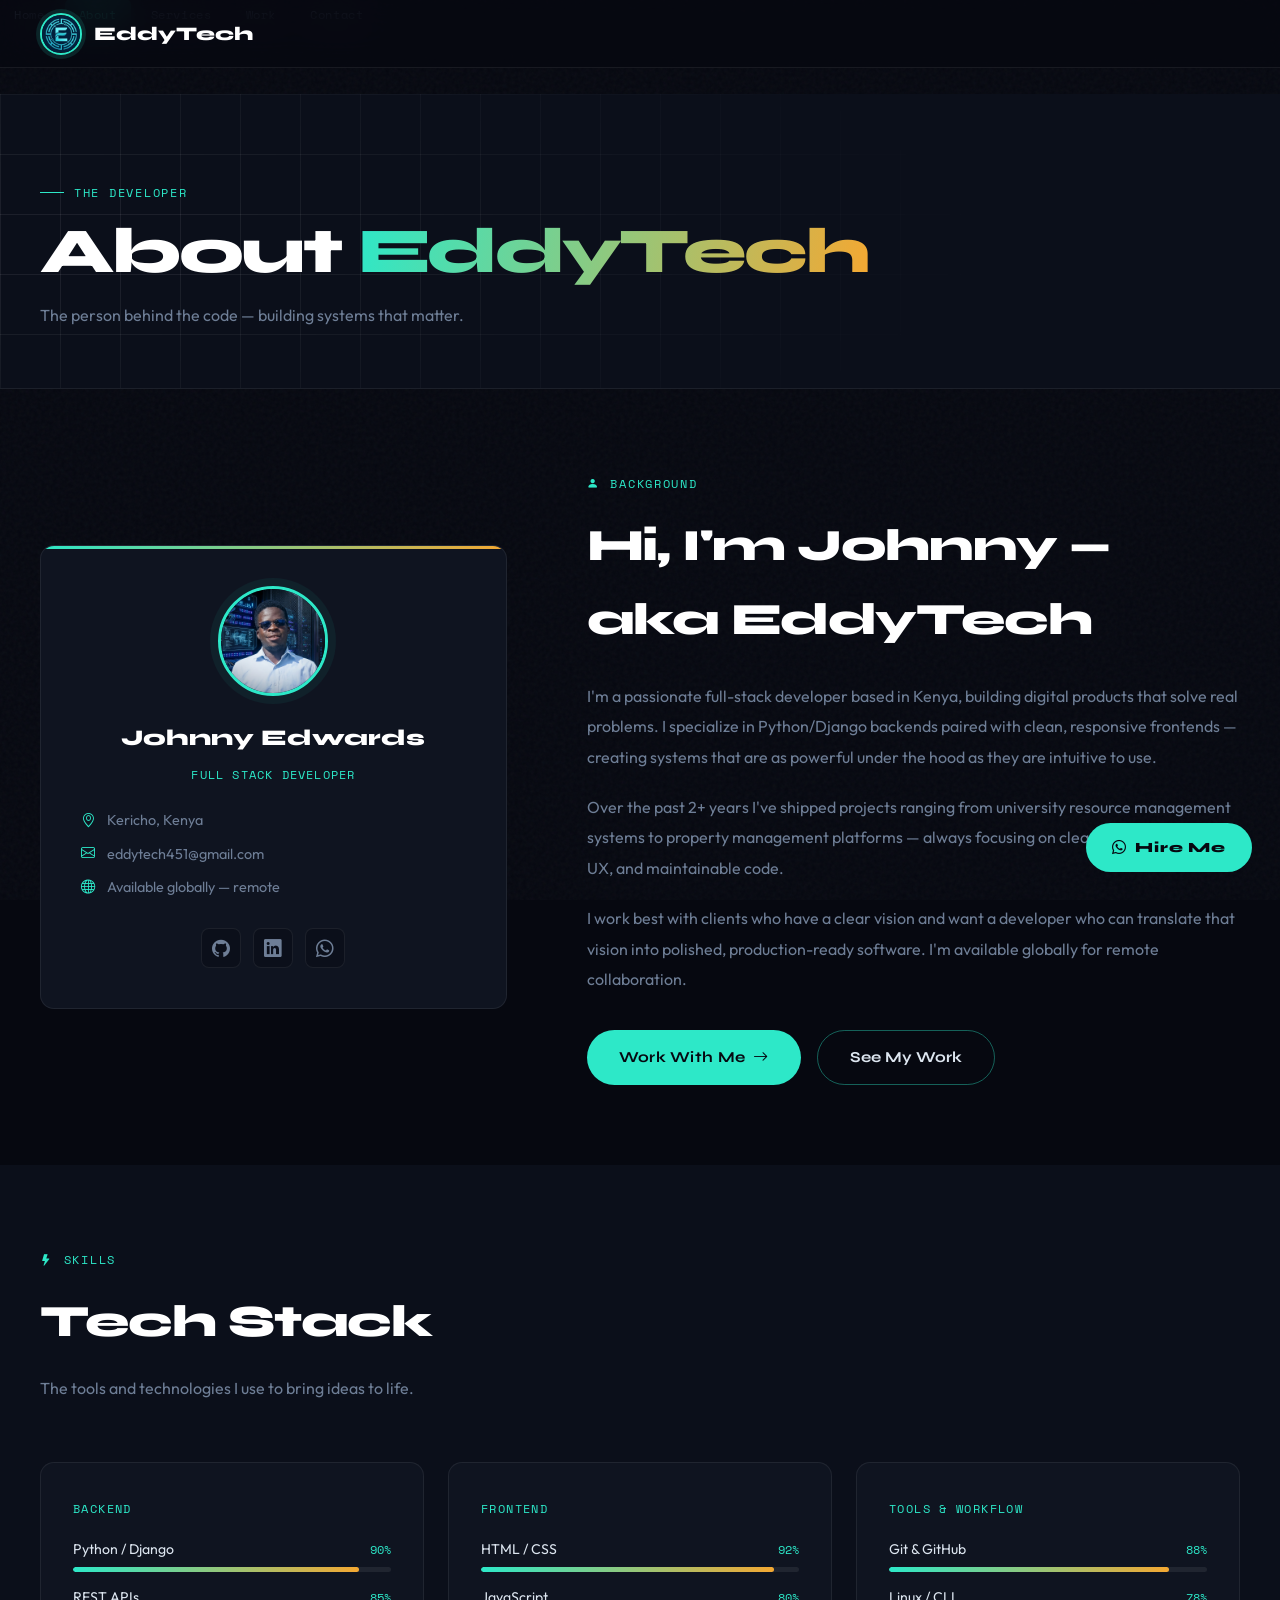
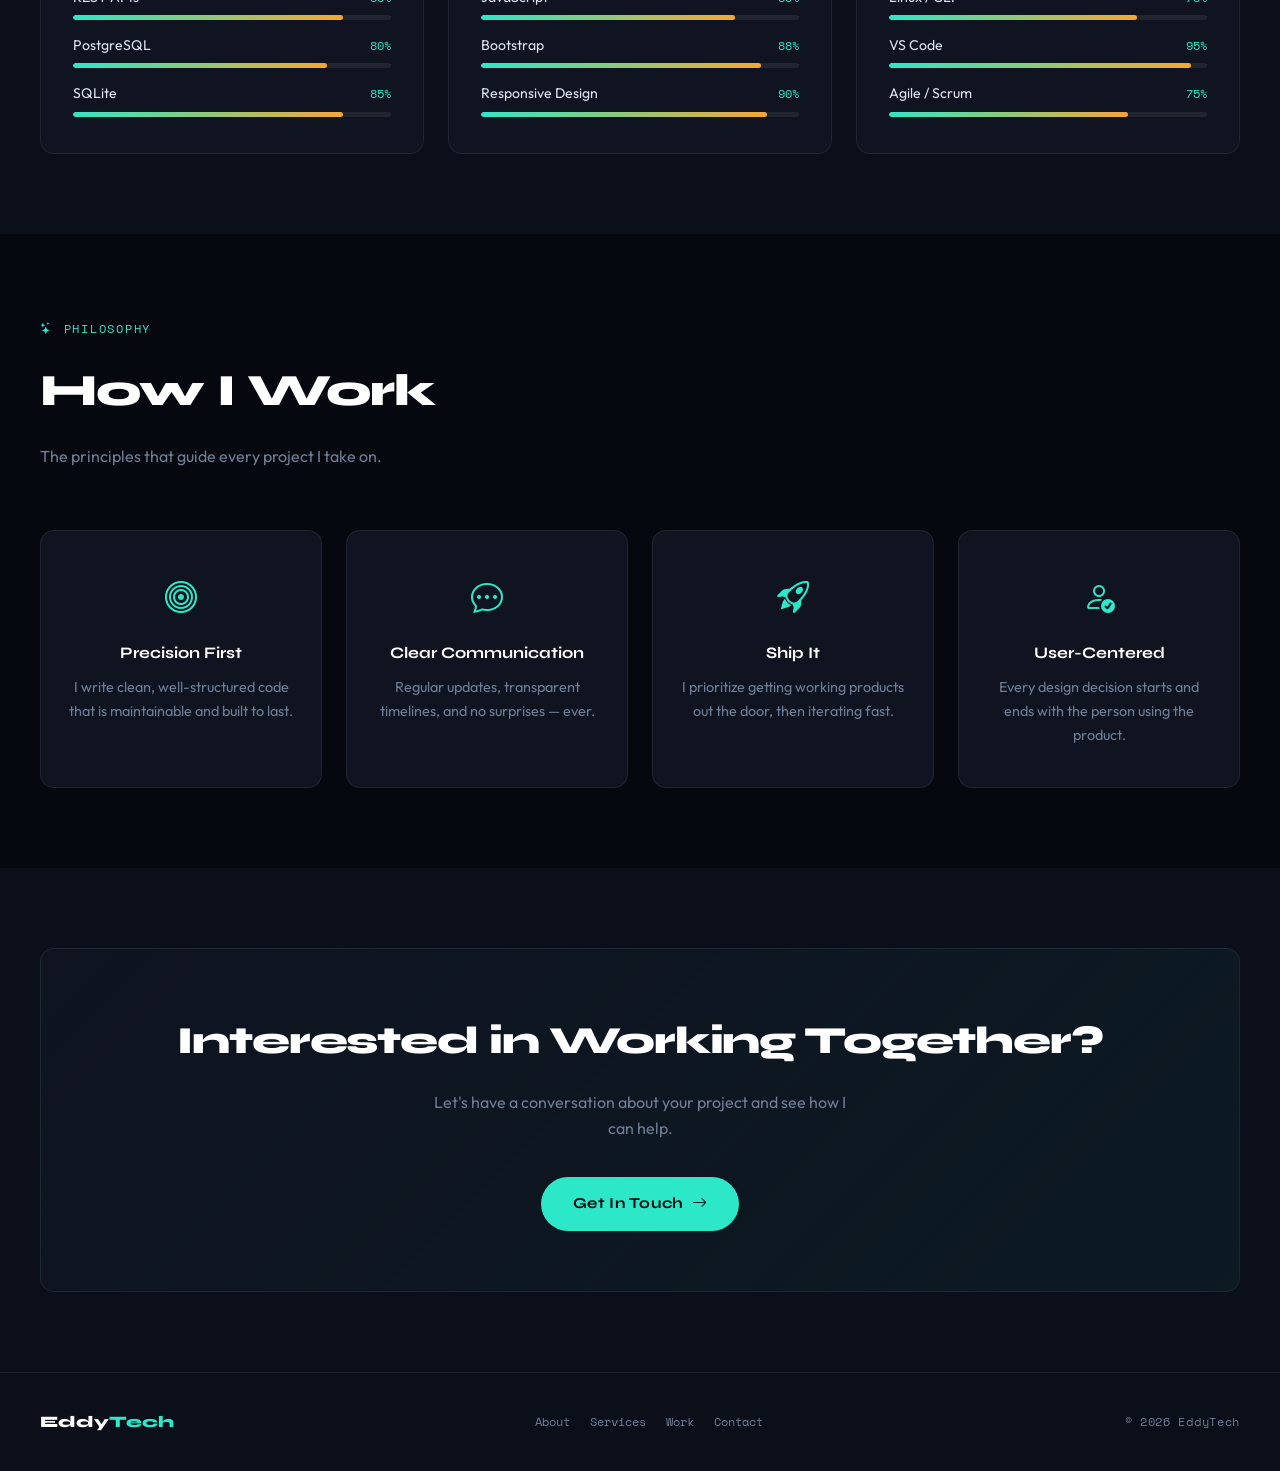
==== about.html @ 4384312c "Add files via upload" ====
<!DOCTYPE html>
<html lang="en">
<head>
  <meta charset="UTF-8" />
  <meta name="viewport" content="width=device-width, initial-scale=1.0" />
  <title>About — EddyTech</title>
  <link rel="stylesheet" href="style.css">
  <link href="https://cdn.jsdelivr.net/npm/bootstrap-icons@1.11.3/font/bootstrap-icons.min.css" rel="stylesheet" />
</head>
<body>

  <a href="https://wa.me/254703817789" class="hire-btn"><i class="bi bi-whatsapp"></i> Hire Me</a>

  <nav class="nav-wrap">
    <a class="nav-logo" href="index.html">
      <div class="logo-avatar">
        <img src="logo.jpg" alt="EddyTech Logo">
      </div>
      <span class="nav-logo-text">EddyTech</span>
    </a>
    <button class="nav-toggle" id="navToggle">
      <i class="bi bi-list"></i>
    </button>
</nav>

    <ul class="nav-links" id="navLinks">
      <li><a href="index.html">Home</a></li>
      <li><a href="about.html">About</a></li>
      <li><a href="services.html">Services</a></li>
      <li><a href="projects.html">Work</a></li>
      <li><a href="contact.html">Contact</a></li>
    </ul>
  </nav>

  <div class="page-wrap">

    <!-- PAGE HERO -->
    <div class="page-hero">
      <div class="page-hero-inner">
        <div class="page-hero-eyebrow">The Developer</div>
        <h1 class="page-hero-title">About <span>EddyTech</span></h1>
        <p class="page-hero-sub">The person behind the code — building systems that matter.</p>
      </div>
    </div>

    <!-- BIO SECTION -->
    <section style="background:var(--bg);">
      <div class="container-c">
        <div style="display:grid;grid-template-columns:1fr 1.4fr;gap:80px;align-items:center;" class="bio-grid">
          <style>.bio-grid{grid-template-columns:1fr 1.4fr}@media(max-width:860px){.bio-grid{grid-template-columns:1fr!important}}</style>

          <!-- Avatar / Identity card -->
          <div class="reveal">
            <div style="background:var(--bg-card);border:1px solid var(--border);border-radius:var(--radius);padding:40px;text-align:center;position:relative;overflow:hidden;">
              <div style="position:absolute;top:0;left:0;right:0;height:3px;background:linear-gradient(90deg,var(--teal),var(--amber));"></div>
              <div class="profile-logo-container">
  <img src="profile.jpg" alt="Logo" class="profile-logo-img">
</div>

              <div style="font-family:var(--display);font-weight:800;font-size:1.4rem;color:#fff;">Johnny Edwards</div>
              <div style="font-family:var(--mono);font-size:.75rem;color:var(--teal);letter-spacing:.1em;text-transform:uppercase;margin:8px 0 24px;">Full Stack Developer</div>
              <div style="display:flex;flex-direction:column;gap:10px;text-align:left;">
                <div style="display:flex;align-items:center;gap:12px;font-size:.9rem;color:var(--muted);"><i class="bi bi-geo-alt" style="color:var(--teal);"></i> Kericho, Kenya</div>
                <div style="display:flex;align-items:center;gap:12px;font-size:.9rem;color:var(--muted);"><i class="bi bi-envelope" style="color:var(--teal);"></i> eddytech451@gmail.com</div>
                <div style="display:flex;align-items:center;gap:12px;font-size:.9rem;color:var(--muted);"><i class="bi bi-globe" style="color:var(--teal);"></i> Available globally — remote</div>
              </div>
              <div style="display:flex;gap:12px;margin-top:28px;justify-content:center;">
                <a href="https://github.com/edujoew" target="_blank" style="width:40px;height:40px;border-radius:8px;border:1px solid var(--border);background:var(--bg-2);display:grid;place-items:center;color:var(--muted);text-decoration:none;transition:color .2s,border-color .2s;font-size:1.1rem;" onmouseover="this.style.color='var(--teal)';this.style.borderColor='var(--teal)'" onmouseout="this.style.color='var(--muted)';this.style.borderColor='var(--border)'"><i class="bi bi-github"></i></a>
                <a href="https://linkedin.com/in/Johnny-Edwards" target="_blank" style="width:40px;height:40px;border-radius:8px;border:1px solid var(--border);background:var(--bg-2);display:grid;place-items:center;color:var(--muted);text-decoration:none;transition:color .2s,border-color .2s;font-size:1.1rem;" onmouseover="this.style.color='var(--teal)';this.style.borderColor='var(--teal)'" onmouseout="this.style.color='var(--muted)';this.style.borderColor='var(--border)'"><i class="bi bi-linkedin"></i></a>
                <a href="https://wa.me/254703817789" target="_blank" style="width:40px;height:40px;border-radius:8px;border:1px solid var(--border);background:var(--bg-2);display:grid;place-items:center;color:var(--muted);text-decoration:none;transition:color .2s,border-color .2s;font-size:1.1rem;" onmouseover="this.style.color='var(--teal)';this.style.borderColor='var(--teal)'" onmouseout="this.style.color='var(--muted)';this.style.borderColor='var(--border)'"><i class="bi bi-whatsapp"></i></a>
              </div>
            </div>
          </div>

          <!-- Bio text -->
          <div class="reveal">
            <div class="section-label"><i class="bi bi-person-fill"></i> Background</div>
            <h2 class="section-title" style="margin-bottom:24px;">Hi, I'm Johnny — <br>aka EddyTech</h2>
            <p style="color:var(--muted);font-size:1rem;line-height:1.9;margin-bottom:20px;">
              I'm a passionate full-stack developer based in Kenya, building digital products that solve real problems. I specialize in Python/Django backends paired with clean, responsive frontends — creating systems that are as powerful under the hood as they are intuitive to use.
            </p>
            <p style="color:var(--muted);font-size:1rem;line-height:1.9;margin-bottom:20px;">
              Over the past 2+ years I've shipped projects ranging from university resource management systems to property management platforms — always focusing on clean architecture, great UX, and maintainable code.
            </p>
            <p style="color:var(--muted);font-size:1rem;line-height:1.9;margin-bottom:36px;">
              I work best with clients who have a clear vision and want a developer who can translate that vision into polished, production-ready software. I'm available globally for remote collaboration.
            </p>
            <div style="display:flex;gap:16px;flex-wrap:wrap;">
              <a href="contact.html" class="btn-primary-c">Work With Me <i class="bi bi-arrow-right"></i></a>
              <a href="projects.html" class="btn-ghost">See My Work</a>
            </div>
          </div>
        </div>
      </div>
    </section>

    <!-- SKILLS -->
    <section style="background:var(--bg-2);">
      <div class="container-c">
        <div class="reveal">
          <div class="section-label"><i class="bi bi-lightning-fill"></i> Skills</div>
          <h2 class="section-title">Tech Stack</h2>
          <p class="section-sub">The tools and technologies I use to bring ideas to life.</p>
        </div>
        <div style="display:grid;grid-template-columns:repeat(auto-fit,minmax(280px,1fr));gap:24px;">

          <div class="tech-card reveal">
            <div style="font-family:var(--mono);font-size:.72rem;color:var(--teal);letter-spacing:.12em;text-transform:uppercase;margin-bottom:20px;">Backend</div>
            <div style="display:flex;flex-direction:column;gap:14px;">
              <div class="skill-bar" data-label="Python / Django" data-pct="90"></div>
              <div class="skill-bar" data-label="REST APIs" data-pct="85"></div>
              <div class="skill-bar" data-label="PostgreSQL" data-pct="80"></div>
              <div class="skill-bar" data-label="SQLite" data-pct="85"></div>
            </div>
          </div>

          <div class="tech-card reveal">
            <div style="font-family:var(--mono);font-size:.72rem;color:var(--teal);letter-spacing:.12em;text-transform:uppercase;margin-bottom:20px;">Frontend</div>
            <div style="display:flex;flex-direction:column;gap:14px;">
              <div class="skill-bar" data-label="HTML / CSS" data-pct="92"></div>
              <div class="skill-bar" data-label="JavaScript" data-pct="80"></div>
              <div class="skill-bar" data-label="Bootstrap" data-pct="88"></div>
              <div class="skill-bar" data-label="Responsive Design" data-pct="90"></div>
            </div>
          </div>

          <div class="tech-card reveal">
            <div style="font-family:var(--mono);font-size:.72rem;color:var(--teal);letter-spacing:.12em;text-transform:uppercase;margin-bottom:20px;">Tools & Workflow</div>
            <div style="display:flex;flex-direction:column;gap:14px;">
              <div class="skill-bar" data-label="Git & GitHub" data-pct="88"></div>
              <div class="skill-bar" data-label="Linux / CLI" data-pct="78"></div>
              <div class="skill-bar" data-label="VS Code" data-pct="95"></div>
              <div class="skill-bar" data-label="Agile / Scrum" data-pct="75"></div>
            </div>
          </div>
        </div>

        <style>
          .skill-bar-wrap { display: flex; flex-direction: column; gap: 6px; }
          .skill-top { display: flex; justify-content: space-between; align-items: center; }
          .skill-name { font-size: .88rem; color: var(--text); }
          .skill-pct  { font-family: var(--mono); font-size: .72rem; color: var(--teal); }
          .skill-track {
            height: 5px; background: var(--border); border-radius: 99px; overflow: hidden;
          }
          .skill-fill {
            height: 100%; border-radius: 99px;
            background: linear-gradient(90deg, var(--teal), var(--amber));
            width: 0; transition: width 1.2s cubic-bezier(.4,0,.2,1);
          }
        </style>
      </div>
    </section>

    <!-- VALUES -->
    <section style="background:var(--bg);">
      <div class="container-c">
        <div class="reveal">
          <div class="section-label"><i class="bi bi-stars"></i> Philosophy</div>
          <h2 class="section-title">How I Work</h2>
          <p class="section-sub">The principles that guide every project I take on.</p>
        </div>
        <div style="display:grid;grid-template-columns:repeat(auto-fit,minmax(240px,1fr));gap:24px;">
          <div class="tech-card reveal" style="text-align:center;padding:40px 28px;">
            <div style="font-size:2rem;color:var(--teal);margin-bottom:16px;"><i class="bi bi-bullseye"></i></div>
            <div style="font-family:var(--display);font-weight:700;color:#fff;margin-bottom:10px;">Precision First</div>
            <p style="color:var(--muted);font-size:.9rem;">I write clean, well-structured code that is maintainable and built to last.</p>
          </div>
          <div class="tech-card reveal" style="text-align:center;padding:40px 28px;">
            <div style="font-size:2rem;color:var(--teal);margin-bottom:16px;"><i class="bi bi-chat-dots"></i></div>
            <div style="font-family:var(--display);font-weight:700;color:#fff;margin-bottom:10px;">Clear Communication</div>
            <p style="color:var(--muted);font-size:.9rem;">Regular updates, transparent timelines, and no surprises — ever.</p>
          </div>
          <div class="tech-card reveal" style="text-align:center;padding:40px 28px;">
            <div style="font-size:2rem;color:var(--teal);margin-bottom:16px;"><i class="bi bi-rocket-takeoff"></i></div>
            <div style="font-family:var(--display);font-weight:700;color:#fff;margin-bottom:10px;">Ship It</div>
            <p style="color:var(--muted);font-size:.9rem;">I prioritize getting working products out the door, then iterating fast.</p>
          </div>
          <div class="tech-card reveal" style="text-align:center;padding:40px 28px;">
            <div style="font-size:2rem;color:var(--teal);margin-bottom:16px;"><i class="bi bi-person-check"></i></div>
            <div style="font-family:var(--display);font-weight:700;color:#fff;margin-bottom:10px;">User-Centered</div>
            <p style="color:var(--muted);font-size:.9rem;">Every design decision starts and ends with the person using the product.</p>
          </div>
        </div>
      </div>
    </section>

    <!-- CTA -->
    <section style="background:var(--bg-2);padding:80px 40px;">
      <div class="container-c">
        <div class="tech-card reveal" style="text-align:center;padding:60px 40px;background:linear-gradient(135deg,var(--bg-card),rgba(45,232,200,.05));">
          <h2 style="font-family:var(--display);font-weight:800;font-size:clamp(1.6rem,3.5vw,2.4rem);color:#fff;letter-spacing:-.03em;margin-bottom:16px;">Interested in Working Together?</h2>
          <p style="color:var(--muted);max-width:420px;margin:0 auto 36px;">Let's have a conversation about your project and see how I can help.</p>
          <a href="contact.html" class="btn-primary-c">Get In Touch <i class="bi bi-arrow-right"></i></a>
        </div>
      </div>
    </section>

  </div><!-- end page-wrap -->

  <footer>
    <div class="footer-brand">Eddy<span>Tech</span></div>
    <div class="footer-links">
      <a href="about.html">About</a>
      <a href="services.html">Services</a>
      <a href="projects.html">Work</a>
      <a href="contact.html">Contact</a>
    </div>
    <div class="footer-copy">© 2026 EddyTech</div>
  </footer>

  <script src="nav.js"></script>
  <script>
    // Animate skill bars
    document.querySelectorAll('.skill-bar').forEach(el => {
      const label = el.dataset.label;
      const pct   = el.dataset.pct;
      el.innerHTML = `
        <div class="skill-bar-wrap">
          <div class="skill-top">
            <span class="skill-name">${label}</span>
            <span class="skill-pct">${pct}%</span>
          </div>
          <div class="skill-track"><div class="skill-fill" data-pct="${pct}"></div></div>
        </div>`;
    });
    const fillObs = new IntersectionObserver((entries) => {
      entries.forEach(e => {
        if (e.isIntersecting) {
          e.target.querySelectorAll('.skill-fill').forEach(f => {
            f.style.width = f.dataset.pct + '%';
          });
          fillObs.unobserve(e.target);
        }
      });
    }, { threshold: 0.3 });
    document.querySelectorAll('.tech-card').forEach(c => fillObs.observe(c));
  </script>
</body>
</html>
---- style.css ----
/* ══════════════════════════════════════
   EDDYTECH — SHARED DESIGN SYSTEM
══════════════════════════════════════ */
@import url('https://fonts.googleapis.com/css2?family=Syne:wght@400;700;800&family=Space+Mono:wght@400;700&family=Outfit:wght@300;400;500;600&display=swap');

:root {
  --bg:        #060810;
  --bg-2:      #0b0f1a;
  --bg-card:   #0f1420;
  --teal:      #2de8c8;
  --teal-dim:  rgba(45,232,200,.12);
  --teal-glow: rgba(45,232,200,.35);
  --amber:     #f4a832;
  --text:      #dde6f0;
  --muted:     #6e7e96;
  --border:    rgba(255,255,255,.07);
  --border-h:  rgba(45,232,200,.4);
  --radius:    14px;
  --mono:      'Space Mono', monospace;
  --display:   'Syne', sans-serif;
  --body:      'Outfit', sans-serif;
}

*, *::before, *::after { box-sizing: border-box; margin: 0; padding: 0; }
html { scroll-behavior: smooth; }

body {
  background: var(--bg);
  color: var(--text);
  font-family: var(--body);
  font-size: 16px;
  line-height: 1.65;
  overflow-x: hidden;
}

/* noise grain */
body::before {
  content: '';
  position: fixed; inset: 0;
  background-image: url("data:image/svg+xml,%3Csvg viewBox='0 0 256 256' xmlns='http://www.w3.org/2000/svg'%3E%3Cfilter id='noise'%3E%3CfeTurbulence type='fractalNoise' baseFrequency='0.9' numOctaves='4' stitchTiles='stitch'/%3E%3C/filter%3E%3Crect width='100%25' height='100%25' filter='url(%23noise)' opacity='0.04'/%3E%3C/svg%3E");
  pointer-events: none;
  z-index: 0;
}

/* ── HIRE BTN ── */
.hire-btn {
  position: fixed; bottom: 28px; right: 28px; z-index: 9999;
  background: var(--teal); color: var(--bg);
  padding: 13px 26px; border-radius: 50px;
  font-family: var(--display); font-weight: 800; font-size: .88rem;
  letter-spacing: .06em; text-decoration: none;
  display: flex; align-items: center; gap: 8px;
  animation: pulse-ring 2.5s ease-out infinite;
  transition: transform .25s, box-shadow .25s;
}
.hire-btn:hover { transform: scale(1.06) translateY(-2px); color: var(--bg); box-shadow: 0 8px 40px var(--teal-glow); }
@keyframes pulse-ring {
  0%   { box-shadow: 0 0 0 0   var(--teal-glow); }
  70%  { box-shadow: 0 0 0 14px transparent; }
  100% { box-shadow: 0 0 0 0   transparent; }
}

/* ── NAV ── */
.nav-wrap {
  position: fixed; top: 0; left: 0; right: 0; z-index: 1000;
  padding: 0 40px; height: 68px;
  display: flex; align-items: center; justify-content: space-between;
  background: rgba(6,8,16,.7); backdrop-filter: blur(18px);
  border-bottom: 1px solid var(--border);
  transition: background .3s;
}
.nav-wrap.scrolled { 
  background: rgba(6,8,16,.95); 
}

.nav-logo { 
  display: flex; 
  align-items: center; 
  gap: 12px; 
  text-decoration: none; 
}

.logo-avatar {
  width: 42px; 
  height: 42px; 
  border-radius: 50%;
  border: 2px solid var(--teal); 
  background: var(--bg-card);
  overflow: hidden; 
  display: flex; 
  align-items: center; 
  justify-content: center;
  flex-shrink: 0; 
  box-shadow: 0 0 0 4px var(--teal-dim);
}

.logo-avatar img { 
  width: 100%; 
  height: 100%; 
  object-fit: contain; 
  display: block; 
}

.nav-logo-text { 
  font-family: var(--display); 
  font-weight: 800; 
  font-size: 1.2rem; 
  color: #fff; 
}


.nav-links { display: flex; gap: 6px; list-style: none; }
.nav-links a {
  font-family: var(--mono); font-size: .78rem; color: var(--muted);
  text-decoration: none; letter-spacing: .05em;
  padding: 6px 14px; border-radius: 6px;
  transition: color .2s, background .2s;
}
.nav-links a:hover { color: var(--teal); background: var(--teal-dim); }
.nav-links a.active { color: var(--teal); background: var(--teal-dim); }

.nav-toggle {
  display: none; background: none;
  border: 1px solid var(--border); color: var(--text);
  padding: 6px 10px; border-radius: 6px; cursor: pointer; font-size: 1.2rem;
}

@media (max-width: 768px) {
  .nav-wrap { padding: 0 20px; }
  .nav-toggle { display: block; }
  .nav-links {
    display: none; position: absolute; top: 68px; left: 0; right: 0;
    background: var(--bg-2); border-bottom: 1px solid var(--border);
    flex-direction: column; padding: 20px 30px; gap: 8px;
    z-index: 1001; /* Added to ensure menu is on top */
  }
  .nav-links.open { display: flex; }
  .nav-links a { font-size: .9rem; }
}

/* ── SHARED LAYOUT ── */
.page-wrap { padding-top: 68px; min-height: 100vh; }
section { padding: 80px 40px; }
.container-c { max-width: 1200px; margin: 0 auto; }

.section-label {
  display: inline-flex; align-items: center; gap: 10px;
  font-family: var(--mono); font-size: .72rem; color: var(--teal);
  letter-spacing: .15em; text-transform: uppercase; margin-bottom: 16px;
}
.section-title {
  font-family: var(--display); font-weight: 800;
  font-size: clamp(1.8rem, 4vw, 2.8rem);
  letter-spacing: -.03em; color: #fff; margin-bottom: 16px;
}
.section-sub { color: var(--muted); font-size: 1rem; max-width: 520px; margin-bottom: 60px; }

/* ── BUTTONS ── */
.btn-primary-c {
  background: var(--teal); color: var(--bg);
  border: none; border-radius: 50px; padding: 14px 32px;
  font-family: var(--display); font-weight: 700; font-size: .95rem;
  letter-spacing: .02em; cursor: pointer; text-decoration: none;
  transition: box-shadow .25s, transform .25s;
  display: inline-flex; align-items: center; gap: 8px;
}
.btn-primary-c:hover { box-shadow: 0 0 40px var(--teal-glow); transform: translateY(-2px); color: var(--bg); }

.btn-ghost {
  background: transparent; color: var(--text);
  border: 1px solid var(--border-h); border-radius: 50px; padding: 14px 32px;
  font-family: var(--display); font-weight: 700; font-size: .95rem;
  cursor: pointer; text-decoration: none;
  transition: background .25s, color .25s, transform .25s;
  display: inline-flex; align-items: center; gap: 8px;
}
.btn-ghost:hover { background: var(--teal-dim); color: var(--teal); transform: translateY(-2px); }

.btn-outline-c {
  display: inline-flex; align-items: center; gap: 10px;
  border: 1px solid var(--border-h); color: var(--text);
  border-radius: 50px; padding: 13px 28px;
  font-family: var(--display); font-weight: 700; font-size: .9rem;
  text-decoration: none; transition: background .25s, color .25s, transform .25s;
}
.btn-outline-c:hover { background: var(--teal-dim); color: var(--teal); transform: translateY(-2px); }

/* ── CARDS ── */
.tech-card {
  background: var(--bg-card); border: 1px solid var(--border);
  border-radius: var(--radius); padding: 36px 32px;
  transition: border-color .3s, transform .3s, box-shadow .3s;
  position: relative; overflow: hidden;
}
.tech-card:hover { border-color: var(--border-h); transform: translateY(-6px); box-shadow: 0 20px 50px rgba(0,0,0,.5); }
.tech-card::before {
  content: ''; position: absolute; top: 0; left: 0; right: 0; height: 2px;
  background: linear-gradient(90deg, var(--teal), var(--amber));
  transform: scaleX(0); transform-origin: left;
  transition: transform .4s ease;
}
.tech-card:hover::before { transform: scaleX(1); }

/* ── TICKER ── */
.ticker-wrap {
  border-top: 1px solid var(--border); border-bottom: 1px solid var(--border);
  padding: 18px 0; overflow: hidden; position: relative; background: var(--bg-2);
}
.ticker-wrap::before, .ticker-wrap::after {
  content: ''; position: absolute; top: 0; bottom: 0; width: 100px; z-index: 2;
}
.ticker-wrap::before { left: 0; background: linear-gradient(to right, var(--bg-2), transparent); }
.ticker-wrap::after  { right: 0; background: linear-gradient(to left, var(--bg-2), transparent); }
.ticker-track { display: flex; width: max-content; animation: ticker 28s linear infinite; }
@keyframes ticker { from { transform: translateX(0); } to { transform: translateX(-50%); } }
.ticker-item {
  display: inline-flex; align-items: center; gap: 10px; padding: 0 32px;
  font-family: var(--mono); font-size: .75rem; color: var(--muted);
  white-space: nowrap; border-right: 1px solid var(--border);
  letter-spacing: .08em; text-transform: uppercase;
}
.ticker-item i { color: var(--teal); font-size: .7rem; }

/* ── FOOTER ── */
footer {
  background: var(--bg-2); border-top: 1px solid var(--border);
  padding: 36px 40px; display: flex; align-items: center;
  justify-content: space-between; flex-wrap: wrap; gap: 16px;
}
.footer-brand { font-family: var(--display); font-weight: 800; font-size: 1rem; color: #fff; }
.footer-brand span { color: var(--teal); }
.footer-copy { font-family: var(--mono); font-size: .72rem; color: var(--muted); letter-spacing: .06em; }
.footer-links { display: flex; gap: 20px; }
.footer-links a { font-family: var(--mono); font-size: .72rem; color: var(--muted); text-decoration: none; transition: color .2s; }
.footer-links a:hover { color: var(--teal); }

/* ── REVEAL ── */
.reveal { opacity: 0; transform: translateY(28px); transition: opacity .7s ease, transform .7s ease; }
.reveal.visible { opacity: 1; transform: translateY(0); }

/* ── PAGE HERO BANNER ── */
.page-hero {
  padding: 80px 40px 60px;
  background: var(--bg-2);
  border-bottom: 1px solid var(--border);
  position: relative; overflow: hidden;
}
.page-hero::before {
  content: ''; position: absolute; inset: 0;
  background-image: linear-gradient(var(--border) 1px, transparent 1px), linear-gradient(90deg, var(--border) 1px, transparent 1px);
  background-size: 60px 60px;
  mask-image: radial-gradient(ellipse 80% 100% at 0% 50%, black 20%, transparent 100%);
  pointer-events: none;
}
.page-hero-inner { position: relative; z-index: 1; max-width: 1200px; margin: 0 auto; }
.page-hero-eyebrow {
  display: inline-flex; align-items: center; gap: 10px;
  font-family: var(--mono); font-size: .72rem; color: var(--teal);
  letter-spacing: .15em; text-transform: uppercase; margin-bottom: 16px;
}
.page-hero-eyebrow::before { content: ''; display: block; width: 24px; height: 1px; background: var(--teal); }
.page-hero-title {
  font-family: var(--display); font-weight: 800;
  font-size: clamp(2.5rem, 6vw, 4rem);
  letter-spacing: -.04em; color: #fff; line-height: 1.05;
}
.page-hero-title span {
  background: linear-gradient(100deg, var(--teal) 0%, var(--amber) 100%);
  -webkit-background-clip: text; -webkit-text-fill-color: transparent; background-clip: text;
}
.page-hero-sub { color: var(--muted); font-size: 1rem; max-width: 500px; margin-top: 16px; }

/* ── FORM INPUTS ── */
.form-label-c {
  display: block; font-family: var(--mono); font-size: .7rem;
  color: var(--teal); letter-spacing: .12em; text-transform: uppercase; margin-bottom: 8px;
}
.form-input {
  width: 100%; background: var(--bg-2); border: 1px solid var(--border);
  border-radius: 8px; color: var(--text); font-family: var(--body); font-size: .95rem;
  padding: 13px 16px; outline: none; transition: border-color .25s, box-shadow .25s; resize: none;
}
.form-input::placeholder { color: var(--muted); }
.form-input:focus { border-color: var(--teal); box-shadow: 0 0 0 3px var(--teal-dim); }
.form-submit {
  width: 100%; background: var(--teal); color: var(--bg); border: none;
  border-radius: 50px; padding: 15px; font-family: var(--display); font-weight: 800;
  font-size: 1rem; letter-spacing: .04em; cursor: pointer;
  transition: box-shadow .25s, transform .25s;
}
.form-submit:hover { box-shadow: 0 0 40px var(--teal-glow); transform: translateY(-2px); }

.profile-logo-container {
  width: 110px;
  height: 110px;
  border-radius: 50%;
  background: var(--teal-dim);
  border: 3px solid var(--teal);
  margin: 0 auto 24px;
  display: flex; /* Changed to flex for better image centering */
  align-items: center;
  justify-content: center;
  box-shadow: 0 0 0 8px rgba(45,232,200,.06);
  overflow: hidden; /* This keeps the image inside the circle */
}

.profile-logo-img {
  width: 100%;
  height: 100%;
  /* 'cover' fills the circle; use 'contain' if you want to see the whole logo with padding */
  object-fit: cover; 
  display: block;
}


/* ── MOBILE GLOBAL ── */
@media (max-width: 600px) {
  section { padding: 60px 20px; }
  .page-hero { padding: 60px 20px 40px; }
  footer { padding: 28px 20px; flex-direction: column; text-align: center; }
}
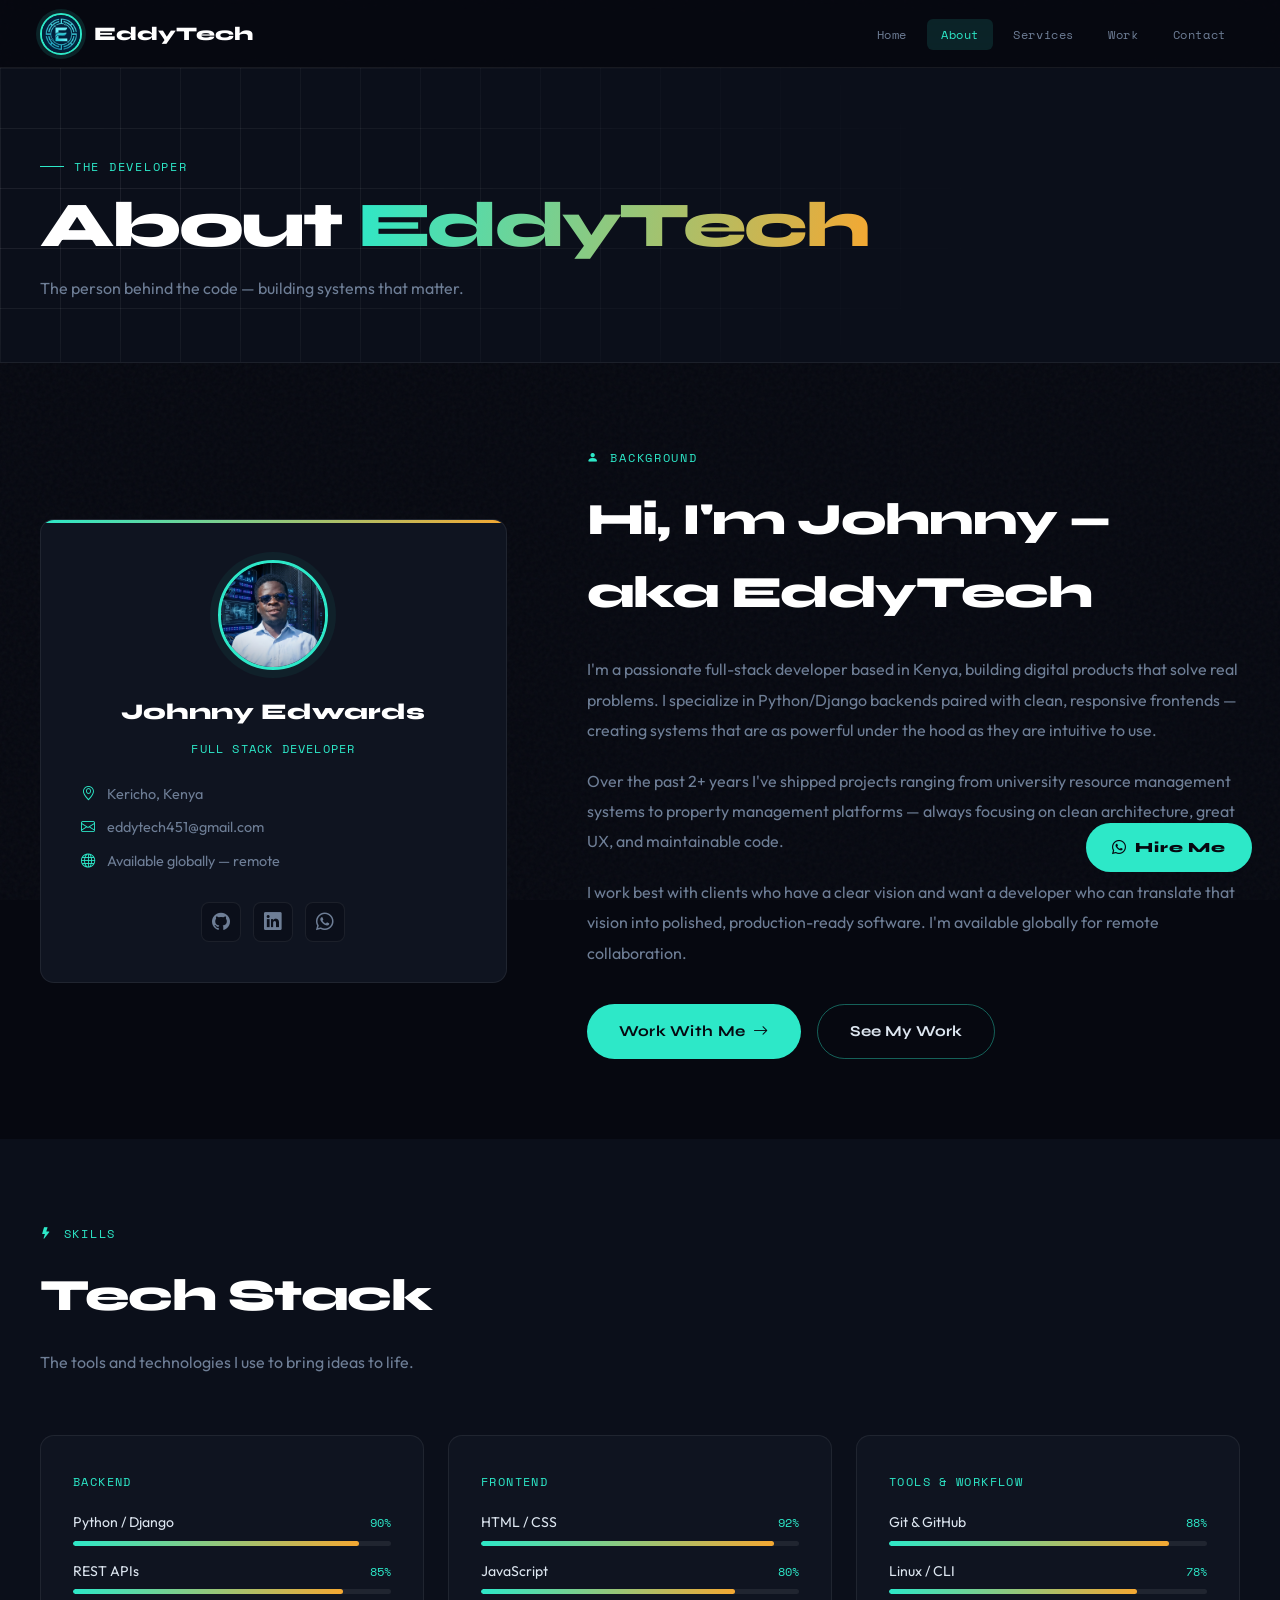
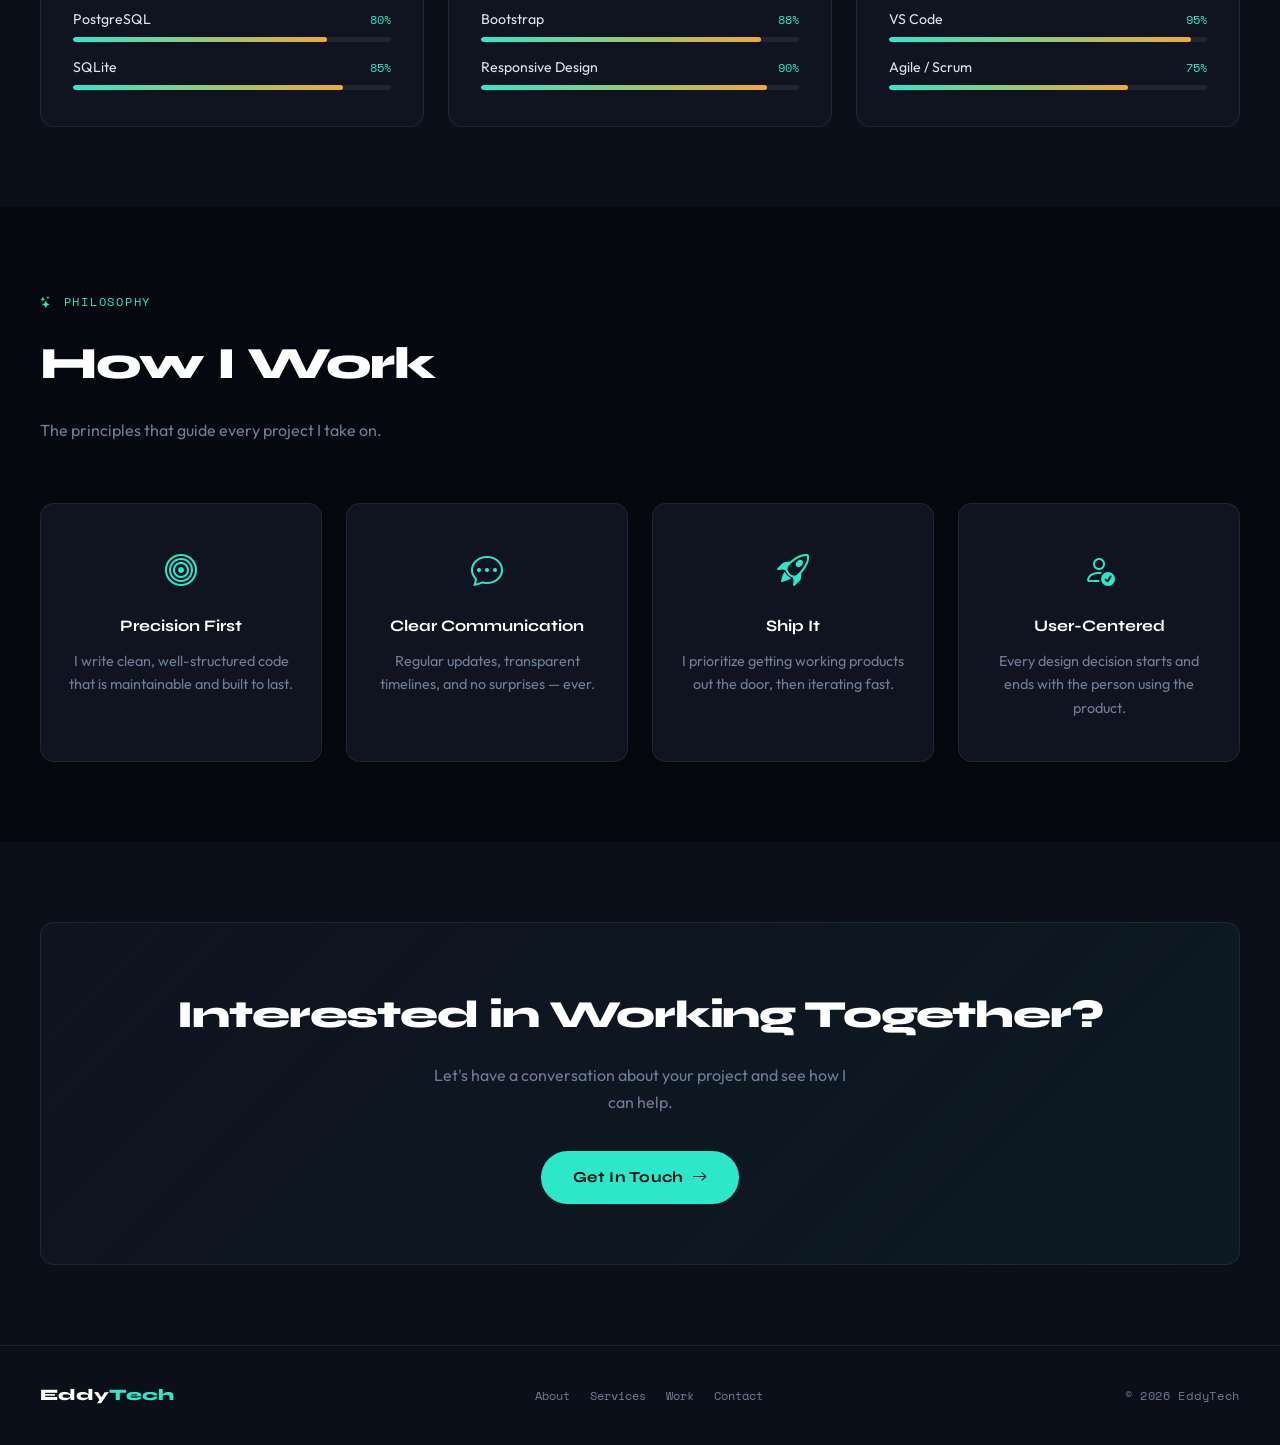
==== commit 0c654b4c: "Fix navigation structure in about.html Removed unnecessary closing nav tag." ====
--- a/about.html
+++ b/about.html
@@ -21,8 +21,6 @@
     <button class="nav-toggle" id="navToggle">
       <i class="bi bi-list"></i>
     </button>
-</nav>
-
     <ul class="nav-links" id="navLinks">
       <li><a href="index.html">Home</a></li>
       <li><a href="about.html">About</a></li>
--- a/style.css
+++ b/style.css
@@ -109,7 +109,11 @@
 }
 
 
-.nav-links { display: flex; gap: 6px; list-style: none; }
+.nav-links { 
+  display: flex; /* Ensures links are visible on desktop */
+  gap: 6px; 
+  list-style: none; 
+}
 .nav-links a {
   font-family: var(--mono); font-size: .78rem; color: var(--muted);
   text-decoration: none; letter-spacing: .05em;
@@ -129,10 +133,11 @@
   .nav-wrap { padding: 0 20px; }
   .nav-toggle { display: block; }
   .nav-links {
-    display: none; position: absolute; top: 68px; left: 0; right: 0;
+    display: none; /* Hides links only on mobile view */
+    position: absolute; top: 68px; left: 0; right: 0;
     background: var(--bg-2); border-bottom: 1px solid var(--border);
     flex-direction: column; padding: 20px 30px; gap: 8px;
-    z-index: 1001; /* Added to ensure menu is on top */
+    z-index: 1001;
   }
   .nav-links.open { display: flex; }
   .nav-links a { font-size: .9rem; }
@@ -297,17 +302,16 @@
   background: var(--teal-dim);
   border: 3px solid var(--teal);
   margin: 0 auto 24px;
-  display: flex; /* Changed to flex for better image centering */
+  display: flex;
   align-items: center;
   justify-content: center;
   box-shadow: 0 0 0 8px rgba(45,232,200,.06);
-  overflow: hidden; /* This keeps the image inside the circle */
+  overflow: hidden;
 }
 
 .profile-logo-img {
   width: 100%;
   height: 100%;
-  /* 'cover' fills the circle; use 'contain' if you want to see the whole logo with padding */
   object-fit: cover; 
   display: block;
 }
